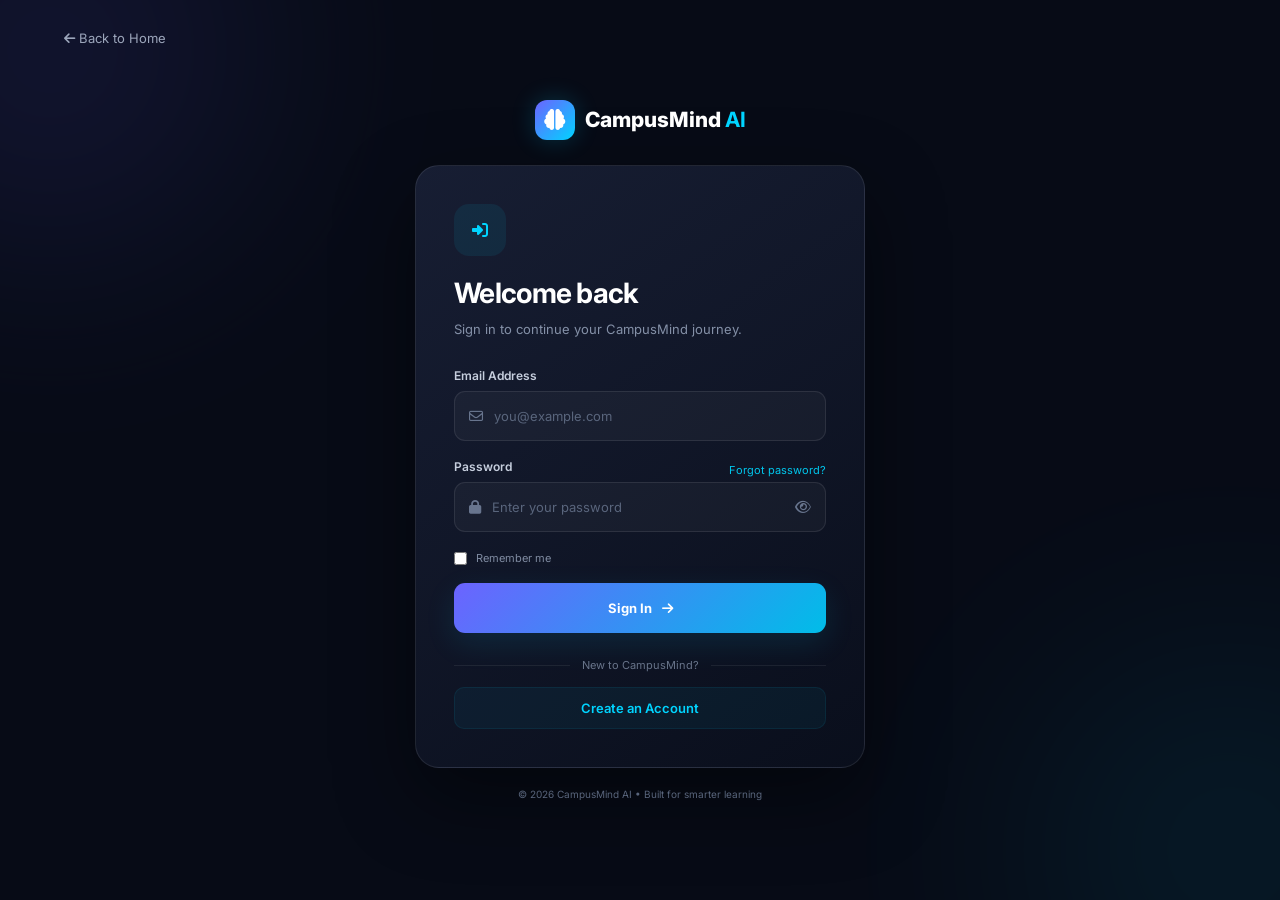
==== frontend/auth/signin.html @ cb4fb729 "CampusMind AI Production Release: Attendance Engine, Grounded VPCSC RAG & Deployment Architecture" ====
<!DOCTYPE html>
<html lang="en">
<head>

    <meta charset="UTF-8">
    <meta name="viewport" content="width=device-width, initial-scale=1.0">

    <title>Sign In | CampusMind AI</title>

    <link rel="preconnect" href="https://fonts.googleapis.com">
    <link rel="preconnect" href="https://fonts.gstatic.com" crossorigin>

    <link href="https://fonts.googleapis.com/css2?family=Inter:wght@400;500;600;700;800&display=swap"
          rel="stylesheet">

    <link rel="stylesheet"
          href="https://cdnjs.cloudflare.com/ajax/libs/font-awesome/6.5.2/css/all.min.css">

    <link rel="stylesheet" href="../css/auth.css">

</head>

<body>

    <div class="auth-page">

        <div class="auth-glow glow-one"></div>
        <div class="auth-glow glow-two"></div>

        <a href="../index.html" class="back-home">
            <i class="fa-solid fa-arrow-left"></i>
            Back to Home
        </a>

        <div class="auth-container">

            <div class="auth-brand">

                <div class="brand-icon">
                    <i class="fa-solid fa-brain"></i>
                </div>

                <span>
                    CampusMind
                    <b>AI</b>
                </span>

            </div>


            <div class="auth-card">

                <div class="auth-icon">
                    <i class="fa-solid fa-right-to-bracket"></i>
                </div>

                <h1>Welcome back</h1>

                <p class="auth-subtitle">
                    Sign in to continue your CampusMind journey.
                </p>


                <form id="signinForm">

                    <div class="form-group">

                        <label for="signinEmail">
                            Email Address
                        </label>

                        <div class="input-box">

                            <i class="fa-regular fa-envelope"></i>

                            <input
                                type="email"
                                id="signinEmail"
                                placeholder="you@example.com"
                                required
                            >

                        </div>

                    </div>


                    <div class="form-group">

                        <div class="label-row">

                            <label for="signinPassword">
                                Password
                            </label>

                            <a href="#" id="forgotPassword">
                                Forgot password?
                            </a>

                        </div>


                        <div class="input-box">

                            <i class="fa-solid fa-lock"></i>

                            <input
                                type="password"
                                id="signinPassword"
                                placeholder="Enter your password"
                                required
                            >

                            <button
                                type="button"
                                class="password-toggle"
                                data-target="signinPassword">

                                <i class="fa-regular fa-eye"></i>

                            </button>

                        </div>

                    </div>


                    <label class="terms remember">

                        <input type="checkbox">

                        <span>
                            Remember me
                        </span>

                    </label>


                    <button
                        type="submit"
                        class="auth-button">

                        Sign In

                        <i class="fa-solid fa-arrow-right"></i>

                    </button>


                    <div
                        id="signinMessage"
                        class="form-message">
                    </div>

                </form>


                <div class="auth-divider">
                    <span>New to CampusMind?</span>
                </div>


                <a href="signup.html" class="switch-auth">
                    Create an Account
                </a>

            </div>


            <p class="auth-footer">
                © 2026 CampusMind AI • Built for smarter learning
            </p>

        </div>

    </div>


    <script src="../js/auth.js"></script>

</body>
</html>
---- frontend/css/auth.css ----
* {
    margin: 0;
    padding: 0;
    box-sizing: border-box;
}

body {
    font-family: "Inter", sans-serif;
    background: #070b16;
    color: #ffffff;
}

.auth-page {
    min-height: 100vh;

    display: flex;
    align-items: center;
    justify-content: center;

    padding: 50px 20px;

    position: relative;
    overflow: hidden;
}

.auth-glow {
    position: absolute;

    width: 400px;
    height: 400px;

    border-radius: 50%;

    filter: blur(120px);

    pointer-events: none;
}

.glow-one {
    background: #6c63ff;
    opacity: 0.12;

    top: -150px;
    left: -150px;
}

.glow-two {
    background: #00d4ff;
    opacity: 0.08;

    right: -150px;
    bottom: -150px;
}

.back-home {
    position: absolute;

    top: 30px;
    left: 5%;

    color: #9ca6bb;

    text-decoration: none;

    font-size: 13px;

    transition: 0.3s;
}

.back-home:hover {
    color: #ffffff;
}

.auth-container {
    width: 100%;
    max-width: 450px;

    position: relative;
    z-index: 2;
}

.auth-brand {
    display: flex;
    align-items: center;
    justify-content: center;

    gap: 10px;

    font-size: 21px;
    font-weight: 800;

    margin-bottom: 25px;
}

.auth-brand b {
    color: #00d4ff;
}

.brand-icon {
    width: 40px;
    height: 40px;

    display: flex;
    align-items: center;
    justify-content: center;

    border-radius: 12px;

    background: linear-gradient(
        135deg,
        #6c63ff,
        #00d4ff
    );

    box-shadow:
        0 0 25px rgba(0,212,255,0.2);
}

.auth-card {
    padding: 38px;

    border-radius: 24px;

    background:
        linear-gradient(
            145deg,
            rgba(24,31,53,0.96),
            rgba(10,15,29,0.96)
        );

    border: 1px solid rgba(255,255,255,0.09);

    box-shadow:
        0 30px 80px rgba(0,0,0,0.45);
}

.auth-icon {
    width: 52px;
    height: 52px;

    display: flex;
    align-items: center;
    justify-content: center;

    border-radius: 15px;

    color: #00d4ff;

    background: rgba(0,212,255,0.08);

    margin-bottom: 20px;
}

.auth-card h1 {
    font-size: 28px;
    letter-spacing: -0.7px;
}

.auth-subtitle {
    color: #8490a7;

    font-size: 13px;

    line-height: 1.7;

    margin-top: 8px;

    margin-bottom: 28px;
}

.form-group {
    margin-bottom: 18px;
}

.form-group label {
    display: block;

    color: #c6cedd;

    font-size: 12px;

    font-weight: 600;

    margin-bottom: 8px;
}

.input-box {
    height: 50px;

    display: flex;
    align-items: center;

    gap: 11px;

    padding: 0 14px;

    border-radius: 11px;

    background: rgba(255,255,255,0.035);

    border: 1px solid rgba(255,255,255,0.09);

    transition: 0.3s;
}

.input-box:focus-within {
    border-color: rgba(0,212,255,0.45);

    box-shadow:
        0 0 0 3px rgba(0,212,255,0.06);
}

.input-box > i {
    color: #68758e;

    font-size: 14px;
}

.input-box input {
    width: 100%;

    border: none;
    outline: none;

    background: transparent;

    color: #ffffff;

    font-family: inherit;

    font-size: 13px;
}

.input-box input::placeholder {
    color: #59657c;
}

.password-toggle {
    border: none;

    background: transparent;

    color: #68758e;

    cursor: pointer;

    font-size: 14px;
}

.password-toggle:hover {
    color: #ffffff;
}

.label-row {
    display: flex;

    align-items: center;
    justify-content: space-between;
}

.label-row a {
    color: #00c7ed;

    text-decoration: none;

    font-size: 11px;
}

.terms {
    display: flex;

    align-items: flex-start;

    gap: 9px;

    color: #7f8ba1;

    font-size: 11px;

    line-height: 1.5;

    margin: 17px 0;
}

.terms input {
    accent-color: #6c63ff;

    margin-top: 2px;
}

.remember {
    margin-top: 2px;
}

.auth-button {
    width: 100%;

    height: 50px;

    display: flex;

    align-items: center;
    justify-content: center;

    gap: 10px;

    border: none;

    border-radius: 11px;

    color: #ffffff;

    background:
        linear-gradient(
            135deg,
            #6c63ff,
            #00bde8
        );

    font-family: inherit;

    font-size: 13px;

    font-weight: 700;

    cursor: pointer;

    transition: 0.3s;

    box-shadow:
        0 10px 30px rgba(0,190,235,0.12);
}

.auth-button:hover {
    transform: translateY(-2px);

    box-shadow:
        0 15px 35px rgba(0,190,235,0.25);
}

.auth-button i {
    transition: 0.3s;
}

.auth-button:hover i {
    transform: translateX(4px);
}

.form-error {
    display: none;
    color: #ff5e7e;
    font-size: 11px;
    margin-top: 5px;
}

.form-error.show {
    display: block;
}

.password-strength {
    font-size: 11px;
    margin-top: 6px;
    font-weight: 500;
}
.password-strength.weak {
    color: #ff5e7e;
}
.password-strength.medium {
    color: #ffb84d;
}
.password-strength.strong {
    color: #00e699;
}

.form-message {
    min-height: 20px;
    margin-top: 14px;
    text-align: center;
    font-size: 13px;
    font-weight: 500;
    padding: 10px 14px;
    border-radius: 8px;
    display: none;
}

.form-message.show {
    display: block;
}

.form-message.success {
    color: #00e699;
    background: rgba(0, 230, 153, 0.1);
    border: 1px solid rgba(0, 230, 153, 0.25);
}

.form-message.error {
    color: #ff5e7e;
    background: rgba(255, 94, 126, 0.1);
    border: 1px solid rgba(255, 94, 126, 0.25);
}

.auth-divider {
    display: flex;

    align-items: center;

    gap: 12px;

    color: #68748a;

    font-size: 11px;

    margin: 25px 0 15px;
}

.auth-divider::before,
.auth-divider::after {
    content: "";

    height: 1px;

    flex: 1;

    background: rgba(255,255,255,0.07);
}

.switch-auth {
    display: block;

    text-align: center;

    color: #00d4ff;

    text-decoration: none;

    font-size: 13px;

    font-weight: 600;

    padding: 12px;

    border-radius: 10px;

    background: rgba(0,212,255,0.05);

    border: 1px solid rgba(0,212,255,0.08);

    transition: 0.3s;
}

.switch-auth:hover {
    background: rgba(0,212,255,0.09);
}

.auth-footer {
    text-align: center;

    color: #59657c;

    font-size: 10px;

    margin-top: 20px;
}

@media (max-width: 550px) {

    .auth-page {
        padding: 70px 15px 30px;
    }

    .auth-card {
        padding: 28px 22px;
    }

    .back-home {
        top: 20px;
        left: 20px;
    }

}
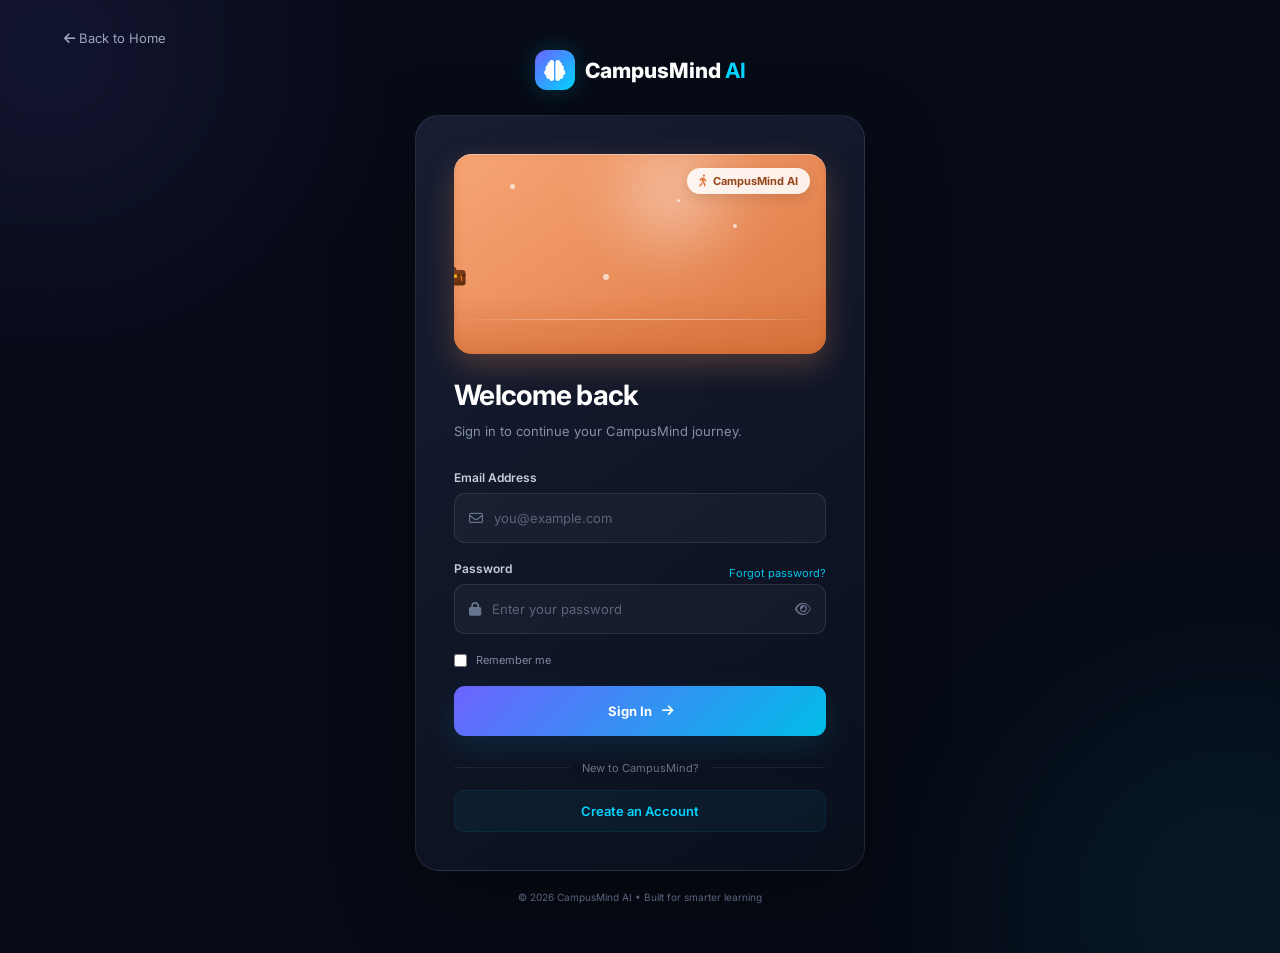
==== commit 7b0c17dc: "feat(auth): add animated female character walking sign-in stage with interactive reactions" ====
--- a/frontend/auth/signin.html
+++ b/frontend/auth/signin.html
@@ -50,8 +50,142 @@
 
             <div class="auth-card">
 
-                <div class="auth-icon">
-                    <i class="fa-solid fa-right-to-bracket"></i>
+                <!-- Animated 3D Female Character Stage (Height: 200px, warm peach-orange #f09a65) -->
+                <div class="anim-stage-card" id="animStage">
+                    <div class="stage-ambient-glow"></div>
+                    <div class="stage-floor-light"></div>
+                    <div class="stage-floor-line"></div>
+                    
+                    <div class="stage-particle p1"></div>
+                    <div class="stage-particle p2"></div>
+                    <div class="stage-particle p3"></div>
+                    <div class="stage-particle p4"></div>
+
+                    <!-- Dynamic Reaction Badge -->
+                    <div class="stage-reaction-badge" id="reactionBadge">
+                        <i class="fa-solid fa-person-walking"></i>
+                        <span id="reactionText">CampusMind AI</span>
+                    </div>
+
+                    <!-- Character Moving Track -->
+                    <div class="character-track">
+                        <div class="character-mover" id="characterMover">
+                            <svg class="character-svg" viewBox="0 0 120 150" fill="none" xmlns="http://www.w3.org/2000/svg">
+                                <defs>
+                                    <linearGradient id="blazerGrad" x1="30" y1="40" x2="80" y2="85" gradientUnits="userSpaceOnUse">
+                                        <stop offset="0%" stop-color="#f0f3fa" />
+                                        <stop offset="60%" stop-color="#d9e0f0" />
+                                        <stop offset="100%" stop-color="#bec8e0" />
+                                    </linearGradient>
+                                    <linearGradient id="pantsFrontGrad" x1="50" y1="85" x2="70" y2="135" gradientUnits="userSpaceOnUse">
+                                        <stop offset="0%" stop-color="#2c3445" />
+                                        <stop offset="100%" stop-color="#1c212d" />
+                                    </linearGradient>
+                                    <linearGradient id="pantsBackGrad" x1="40" y1="85" x2="60" y2="135" gradientUnits="userSpaceOnUse">
+                                        <stop offset="0%" stop-color="#212836" />
+                                        <stop offset="100%" stop-color="#141822" />
+                                    </linearGradient>
+                                    <linearGradient id="hairGrad" x1="30" y1="10" x2="75" y2="55" gradientUnits="userSpaceOnUse">
+                                        <stop offset="0%" stop-color="#f5ce8c" />
+                                        <stop offset="40%" stop-color="#de9c43" />
+                                        <stop offset="100%" stop-color="#b67123" />
+                                    </linearGradient>
+                                    <linearGradient id="skinGrad" x1="50" y1="20" x2="75" y2="50" gradientUnits="userSpaceOnUse">
+                                        <stop offset="0%" stop-color="#ffedd9" />
+                                        <stop offset="60%" stop-color="#fad1b6" />
+                                        <stop offset="100%" stop-color="#f3b895" />
+                                    </linearGradient>
+                                    <linearGradient id="briefcaseGrad" x1="65" y1="75" x2="90" y2="105" gradientUnits="userSpaceOnUse">
+                                        <stop offset="0%" stop-color="#9a5229" />
+                                        <stop offset="70%" stop-color="#733714" />
+                                        <stop offset="100%" stop-color="#552409" />
+                                    </linearGradient>
+                                    <radialGradient id="shadowGrad" cx="50%" cy="50%" r="50%">
+                                        <stop offset="0%" stop-color="#8c3913" stop-opacity="0.45" />
+                                        <stop offset="70%" stop-color="#8c3913" stop-opacity="0.15" />
+                                        <stop offset="100%" stop-color="#8c3913" stop-opacity="0" />
+                                    </radialGradient>
+                                </defs>
+
+                                <!-- Ground Shadow under feet -->
+                                <ellipse class="char-shadow" cx="55" cy="138" rx="28" ry="7" fill="url(#shadowGrad)" />
+
+                                <!-- BACK LEG (Left Leg) -->
+                                <g class="char-leg-back" id="legBack">
+                                    <path d="M 52 86 Q 48 108 46 126 L 40 127 Q 44 105 48 86 Z" fill="url(#pantsBackGrad)" />
+                                    <path d="M 44 125 L 35 129 Q 32 133 37 135 L 50 135 Q 52 131 48 126 Z" fill="#e2e8f0" />
+                                    <path d="M 34 133 L 51 133 Q 51 136 49 136 L 35 136 Z" fill="#cbd5e1" />
+                                </g>
+
+                                <!-- BACK ARM (Left Arm) -->
+                                <g class="char-arm-back" id="armBack">
+                                    <path d="M 48 55 Q 40 68 36 82 L 42 84 Q 46 72 53 58 Z" fill="#bec8e0" />
+                                    <path d="M 37 82 Q 33 93 30 102 L 35 104 Q 39 95 42 84 Z" fill="url(#skinGrad)" />
+                                </g>
+
+                                <!-- TORSO & HEAD GROUP (Bobbing) -->
+                                <g class="char-body">
+                                    <path d="M 46 82 Q 56 86 64 82 L 62 90 Q 55 93 47 90 Z" fill="#1c212d" />
+                                    <path d="M 46 54 Q 44 72 45 84 L 64 84 Q 65 72 63 54 Z" fill="url(#blazerGrad)" />
+                                    <path d="M 53 54 L 58 68 L 63 54 Z" fill="#ffffff" />
+                                    <path d="M 48 54 L 54 70 L 49 71 Z" fill="#d0d8ec" />
+                                    <path d="M 63 54 L 57 70 L 62 71 Z" fill="#bcc7df" />
+                                    <path d="M 53 44 H 59 V 55 H 53 Z" fill="url(#skinGrad)" />
+
+                                    <g id="headGroup">
+                                        <path class="char-hair" d="M 45 28 C 32 30 22 45 20 62 C 28 58 35 48 40 40 Z" fill="url(#hairGrad)" />
+                                        <ellipse cx="44" cy="30" rx="3" ry="4" fill="#ea580c" />
+                                        <path d="M 52 28 C 52 20 60 18 67 22 C 73 26 73 35 71 42 C 69 46 64 48 57 48 C 52 48 51 38 52 28 Z" fill="url(#skinGrad)" />
+                                        <ellipse cx="66" cy="38" rx="3.5" ry="2" fill="#f87171" opacity="0.45" />
+
+                                        <g class="char-eye-open" id="eyeOpen">
+                                            <ellipse cx="66" cy="32" rx="3" ry="3.5" fill="#1e293b" />
+                                            <circle cx="67" cy="31" r="1.1" fill="#ffffff" />
+                                            <circle cx="65" cy="33" r="0.6" fill="#ffffff" />
+                                            <path d="M 63 29 Q 67 27 70 30" stroke="#0f172a" stroke-width="1.2" stroke-linecap="round" fill="none" />
+                                        </g>
+
+                                        <path class="char-eye-blink" d="M 63 32 Q 66 35 69 32" stroke="#0f172a" stroke-width="1.3" stroke-linecap="round" fill="none" />
+                                        <path d="M 63 26 Q 66 24 70 27" stroke="#9a5229" stroke-width="1.1" stroke-linecap="round" fill="none" />
+                                        <path d="M 66 42 Q 69 44 71 41" stroke="#b91c1c" stroke-width="1.1" stroke-linecap="round" fill="none" />
+                                        <path d="M 48 26 C 53 14 65 14 70 20 C 74 24 73 30 68 31 C 62 32 55 24 48 26 Z" fill="url(#hairGrad)" />
+                                    </g>
+
+                                    <!-- Hands Covering Eyes Rig -->
+                                    <g class="char-hands-cover" id="handsCover">
+                                        <g transform="translate(60, 26)">
+                                            <ellipse cx="3" cy="6" rx="5" ry="4" fill="#fad1b6" stroke="#f3b895" stroke-width="0.8" />
+                                            <path d="M 1 4 L 1 8 M 4 4 L 4 8" stroke="#e0956b" stroke-width="0.6" stroke-linecap="round" />
+                                            <ellipse cx="9" cy="6" rx="5" ry="4" fill="#ffedd9" stroke="#fad1b6" stroke-width="0.8" />
+                                            <path d="M 7 4 L 7 8 M 10 4 L 10 8" stroke="#e0956b" stroke-width="0.6" stroke-linecap="round" />
+                                        </g>
+                                    </g>
+                                </g>
+
+                                <!-- FRONT LEG (Right Leg) -->
+                                <g class="char-leg-front" id="legFront">
+                                    <path d="M 58 86 Q 62 108 66 126 L 60 127 Q 56 106 54 86 Z" fill="url(#pantsFrontGrad)" />
+                                    <path d="M 64 125 L 75 129 Q 78 133 73 135 L 59 135 Q 58 131 62 126 Z" fill="#ffffff" />
+                                    <path d="M 58 133 L 75 133 Q 76 136 74 136 L 59 136 Z" fill="#94a3b8" />
+                                    <path d="M 65 129 L 69 133" stroke="#ea580c" stroke-width="1.2" stroke-linecap="round" />
+                                </g>
+
+                                <!-- FRONT ARM (Right Arm) Holding Briefcase -->
+                                <g class="char-arm-front" id="armFront">
+                                    <path d="M 58 55 Q 66 68 71 80 L 65 83 Q 61 70 54 58 Z" fill="url(#blazerGrad)" />
+                                    <path d="M 70 80 Q 73 88 75 94 L 78 93 Q 76 86 73 80 Z" fill="url(#skinGrad)" />
+
+                                    <g class="char-briefcase" id="briefcaseGroup">
+                                        <path d="M 75 88 Q 76 83 78 88" stroke="#552409" stroke-width="2" stroke-linecap="round" fill="none" />
+                                        <rect x="67" y="88" width="22" height="17" rx="3.5" fill="url(#briefcaseGrad)" />
+                                        <path d="M 67 94 H 89" stroke="#4a1e06" stroke-width="1" />
+                                        <rect x="76.5" y="93" width="3" height="3.5" rx="0.8" fill="#fbbf24" stroke="#d97706" stroke-width="0.5" />
+                                        <path d="M 84 94 L 85 100" stroke="#f97316" stroke-width="1.2" stroke-linecap="round" />
+                                    </g>
+                                </g>
+                            </svg>
+                        </div>
+                    </div>
                 </div>
 
                 <h1>Welcome back</h1>
@@ -178,5 +312,85 @@
 
     <script src="../js/auth.js"></script>
 
+    <!-- Interactive Animation Controller for 3D Female Character -->
+    <script>
+    document.addEventListener("DOMContentLoaded", () => {
+        const animStage = document.getElementById('animStage');
+        const reactionText = document.getElementById('reactionText');
+        const reactionBadge = document.getElementById('reactionBadge');
+        const emailInput = document.getElementById('signinEmail');
+        const passwordInput = document.getElementById('signinPassword');
+        const passToggleBtn = document.querySelector('.password-toggle[data-target="signinPassword"]');
+        const signinForm = document.getElementById('signinForm');
+
+        if (!animStage) return;
+
+        function setBadge(iconClass, text) {
+            if (!reactionBadge || !reactionText) return;
+            const icon = reactionBadge.querySelector('i');
+            if (icon) icon.className = iconClass;
+            reactionText.textContent = text;
+        }
+
+        // Email field focus: Friendly greeting
+        if (emailInput) {
+            emailInput.addEventListener('focus', () => {
+                animStage.className = 'anim-stage-card is-interacting state-email';
+                setBadge('fa-solid fa-hand-sparkles', 'Welcome back! 👋');
+            });
+            emailInput.addEventListener('blur', resetCharacterState);
+        }
+
+        // Password field focus: Blindfold / No peeking
+        if (passwordInput) {
+            passwordInput.addEventListener('focus', () => {
+                if (passwordInput.type === 'text') {
+                    animStage.className = 'anim-stage-card is-interacting state-peek';
+                    setBadge('fa-solid fa-eye', 'Peeking... 👀');
+                } else {
+                    animStage.className = 'anim-stage-card is-interacting state-password';
+                    setBadge('fa-solid fa-eye-slash', 'No peeking! 🙈');
+                }
+            });
+            passwordInput.addEventListener('blur', resetCharacterState);
+        }
+
+        // Password Show/Hide Toggle: React dynamically
+        if (passToggleBtn && passwordInput) {
+            passToggleBtn.addEventListener('click', () => {
+                setTimeout(() => {
+                    if (document.activeElement === passwordInput || animStage.classList.contains('is-interacting')) {
+                        if (passwordInput.type === 'text') {
+                            animStage.className = 'anim-stage-card is-interacting state-peek';
+                            setBadge('fa-solid fa-eye', 'I see it! 👀');
+                        } else {
+                            animStage.className = 'anim-stage-card is-interacting state-password';
+                            setBadge('fa-solid fa-eye-slash', 'No peeking! 🙈');
+                        }
+                    }
+                }, 50);
+            });
+        }
+
+        // Form Submit: Cheering state
+        if (signinForm) {
+            signinForm.addEventListener('submit', () => {
+                animStage.className = 'anim-stage-card is-interacting state-submitting';
+                setBadge('fa-solid fa-circle-notch fa-spin', 'Signing in... 🚀');
+            });
+        }
+
+        function resetCharacterState() {
+            setTimeout(() => {
+                const active = document.activeElement;
+                if (active !== emailInput && active !== passwordInput) {
+                    animStage.className = 'anim-stage-card';
+                    setBadge('fa-solid fa-person-walking', 'CampusMind AI');
+                }
+            }, 180);
+        }
+    });
+    </script>
+
 </body>
 </html>
--- a/frontend/css/auth.css
+++ b/frontend/css/auth.css
@@ -477,4 +477,321 @@
         left: 20px;
     }
 
-}+    .anim-stage-card {
+        height: 180px;
+    }
+
+}
+
+/* =====================================================
+   CAMPUSMIND AI - ANIMATED 3D CHARACTER SIGN IN STAGE
+   Female Walking Character Animation (Height: 200px)
+   Matches codewithayansh warm peach-orange stage design (#f09a65)
+===================================================== */
+.anim-stage-card {
+    width: 100%;
+    height: 200px;
+    background: linear-gradient(145deg, #f7a474 0%, #ea8e5b 52%, #db7842 100%);
+    border-radius: 18px;
+    position: relative;
+    overflow: hidden;
+    margin-bottom: 24px;
+    box-shadow: 
+        inset 0 1px 0 rgba(255,255,255,0.4),
+        inset 0 -2px 10px rgba(180, 80, 20, 0.25),
+        0 12px 30px rgba(234, 142, 91, 0.28);
+    display: flex;
+    align-items: center;
+    justify-content: center;
+}
+
+.stage-ambient-glow {
+    position: absolute;
+    top: -40px;
+    right: 20%;
+    width: 160px;
+    height: 160px;
+    border-radius: 50%;
+    background: radial-gradient(circle, rgba(255,255,255,0.45) 0%, rgba(255,255,255,0) 70%);
+    filter: blur(25px);
+    pointer-events: none;
+}
+
+.stage-floor-light {
+    position: absolute;
+    bottom: 0;
+    left: 0;
+    right: 0;
+    height: 60px;
+    background: linear-gradient(to top, rgba(200, 95, 40, 0.4), transparent);
+    pointer-events: none;
+}
+
+.stage-floor-line {
+    position: absolute;
+    bottom: 34px;
+    left: 0;
+    right: 0;
+    height: 1px;
+    background: linear-gradient(90deg, transparent 0%, rgba(255,255,255,0.3) 25%, rgba(255,255,255,0.45) 50%, rgba(255,255,255,0.3) 75%, transparent 100%);
+}
+
+.stage-particle {
+    position: absolute;
+    border-radius: 50%;
+    background: rgba(255,255,255,0.65);
+    pointer-events: none;
+    animation: particleFloat 6s ease-in-out infinite;
+}
+.stage-particle.p1 { width: 5px; height: 5px; top: 30px; left: 15%; animation-delay: 0s; }
+.stage-particle.p2 { width: 4px; height: 4px; top: 70px; left: 75%; animation-delay: 1.5s; }
+.stage-particle.p3 { width: 6px; height: 6px; top: 120px; left: 40%; animation-delay: 3s; }
+.stage-particle.p4 { width: 3px; height: 3px; top: 45px; left: 60%; animation-delay: 4.5s; }
+
+@keyframes particleFloat {
+    0%, 100% { transform: translateY(0) scale(0.8); opacity: 0.3; }
+    50% { transform: translateY(-12px) scale(1.2); opacity: 0.85; }
+}
+
+.character-track {
+    position: absolute;
+    bottom: 26px;
+    left: 0;
+    width: 100%;
+    height: 140px;
+    pointer-events: none;
+}
+
+.character-mover {
+    position: absolute;
+    bottom: 0;
+    left: -70px;
+    width: 110px;
+    height: 140px;
+    animation: characterWalkAcross 9s cubic-bezier(0.4, 0, 0.2, 1) infinite;
+    transform-origin: bottom center;
+}
+
+@keyframes characterWalkAcross {
+    0% {
+        left: -90px;
+        opacity: 0;
+    }
+    5% {
+        opacity: 1;
+    }
+    90% {
+        opacity: 1;
+    }
+    100% {
+        left: 420px;
+        opacity: 0;
+    }
+}
+
+.anim-stage-card.is-interacting .character-mover {
+    animation: none;
+    left: calc(50% - 55px);
+    opacity: 1;
+    transition: left 0.5s cubic-bezier(0.2, 0.8, 0.2, 1);
+}
+
+.character-svg {
+    width: 100%;
+    height: 100%;
+    overflow: visible;
+}
+
+.char-shadow {
+    animation: shadowPulse 0.7s ease-in-out infinite alternate;
+    transform-origin: 55px 135px;
+}
+
+@keyframes shadowPulse {
+    0% { transform: scaleX(0.85) scaleY(0.9); opacity: 0.35; }
+    100% { transform: scaleX(1.15) scaleY(1.05); opacity: 0.55; }
+}
+
+.char-body {
+    animation: bodyBob 0.7s ease-in-out infinite alternate;
+    transform-origin: 55px 100px;
+}
+
+@keyframes bodyBob {
+    0% { transform: translateY(0) rotate(-0.5deg); }
+    100% { transform: translateY(-5px) rotate(0.8deg); }
+}
+
+.char-hair {
+    animation: hairBounce 0.7s ease-in-out infinite alternate;
+    transform-origin: 50px 30px;
+}
+
+@keyframes hairBounce {
+    0% { transform: rotate(-3deg) scaleY(0.98); }
+    100% { transform: rotate(5deg) scaleY(1.03); }
+}
+
+.char-leg-back {
+    animation: legSwingBack 0.7s ease-in-out infinite alternate;
+    transform-origin: 52px 90px;
+}
+
+@keyframes legSwingBack {
+    0% { transform: rotate(26deg); }
+    100% { transform: rotate(-24deg); }
+}
+
+.char-leg-front {
+    animation: legSwingFront 0.7s ease-in-out infinite alternate;
+    transform-origin: 58px 90px;
+}
+
+@keyframes legSwingFront {
+    0% { transform: rotate(-24deg); }
+    100% { transform: rotate(26deg); }
+}
+
+.char-arm-back {
+    animation: armSwingBack 0.7s ease-in-out infinite alternate;
+    transform-origin: 48px 54px;
+}
+
+@keyframes armSwingBack {
+    0% { transform: rotate(-24deg); }
+    100% { transform: rotate(24deg); }
+}
+
+.char-arm-front {
+    animation: armSwingFront 0.7s ease-in-out infinite alternate;
+    transform-origin: 62px 54px;
+}
+
+@keyframes armSwingFront {
+    0% { transform: rotate(18deg); }
+    100% { transform: rotate(-18deg); }
+}
+
+.char-briefcase {
+    animation: briefcaseSway 0.7s ease-in-out infinite alternate;
+    transform-origin: 76px 78px;
+}
+
+@keyframes briefcaseSway {
+    0% { transform: rotate(-10deg); }
+    100% { transform: rotate(12deg); }
+}
+
+.char-eye-open {
+    animation: blinkEyes 4s ease-in-out infinite;
+    transform-origin: 67px 35px;
+}
+
+@keyframes blinkEyes {
+    0%, 94%, 100% { transform: scaleY(1); opacity: 1; }
+    96%, 98% { transform: scaleY(0.1); opacity: 0; }
+}
+
+.char-eye-blink {
+    opacity: 0;
+    transform-origin: 67px 35px;
+    animation: blinkLine 4s ease-in-out infinite;
+}
+
+@keyframes blinkLine {
+    0%, 94%, 100% { opacity: 0; }
+    96%, 98% { opacity: 1; }
+}
+
+.char-hands-cover {
+    display: none;
+    transform-origin: 62px 35px;
+}
+
+/* Password Focus: Blindfold / No peeking */
+.anim-stage-card.state-password .char-hands-cover {
+    display: block;
+    animation: handsCoverUp 0.35s cubic-bezier(0.2, 0.9, 0.3, 1.2) forwards;
+}
+.anim-stage-card.state-password .char-arm-front,
+.anim-stage-card.state-password .char-arm-back {
+    opacity: 0.25;
+    animation: none;
+}
+.anim-stage-card.state-password .char-leg-front,
+.anim-stage-card.state-password .char-leg-back {
+    animation-play-state: paused;
+}
+
+@keyframes handsCoverUp {
+    0% { transform: translateY(20px) scale(0.6); opacity: 0; }
+    100% { transform: translateY(0) scale(1); opacity: 1; }
+}
+
+/* Password Toggle: Peek */
+.anim-stage-card.state-peek .char-hands-cover {
+    display: block;
+    animation: handsPeek 0.3s ease-out forwards;
+}
+
+@keyframes handsPeek {
+    0% { transform: translateY(0) scale(1); }
+    100% { transform: translateY(-4px) translateX(-3px) scale(0.92); }
+}
+
+/* Email Focus: Friendly Wave */
+.anim-stage-card.state-email .char-arm-front {
+    animation: armWave 0.9s ease-in-out infinite alternate;
+    transform-origin: 62px 54px;
+}
+.anim-stage-card.state-email .char-leg-front,
+.anim-stage-card.state-email .char-leg-back {
+    animation-play-state: paused;
+}
+
+@keyframes armWave {
+    0% { transform: rotate(-55deg); }
+    100% { transform: rotate(-80deg); }
+}
+
+/* Submitting State: Cheering */
+.anim-stage-card.state-submitting .char-body {
+    animation: bodyCheer 0.4s ease-in-out infinite alternate;
+}
+.anim-stage-card.state-submitting .char-arm-front {
+    animation: armCheer 0.4s ease-in-out infinite alternate;
+    transform-origin: 62px 54px;
+}
+@keyframes bodyCheer {
+    0% { transform: translateY(0); }
+    100% { transform: translateY(-8px); }
+}
+@keyframes armCheer {
+    0% { transform: rotate(-80deg); }
+    100% { transform: rotate(-110deg); }
+}
+
+.stage-reaction-badge {
+    position: absolute;
+    top: 14px;
+    right: 16px;
+    background: rgba(255, 255, 255, 0.92);
+    backdrop-filter: blur(8px);
+    color: #924016;
+    font-size: 11px;
+    font-weight: 700;
+    padding: 6px 12px;
+    border-radius: 20px;
+    box-shadow: 0 4px 15px rgba(0,0,0,0.12);
+    display: flex;
+    align-items: center;
+    gap: 6px;
+    transition: 0.3s cubic-bezier(0.2, 0.8, 0.2, 1);
+    opacity: 0.95;
+    z-index: 5;
+}
+
+.stage-reaction-badge i {
+    font-size: 12px;
+    color: #e07436;
+}
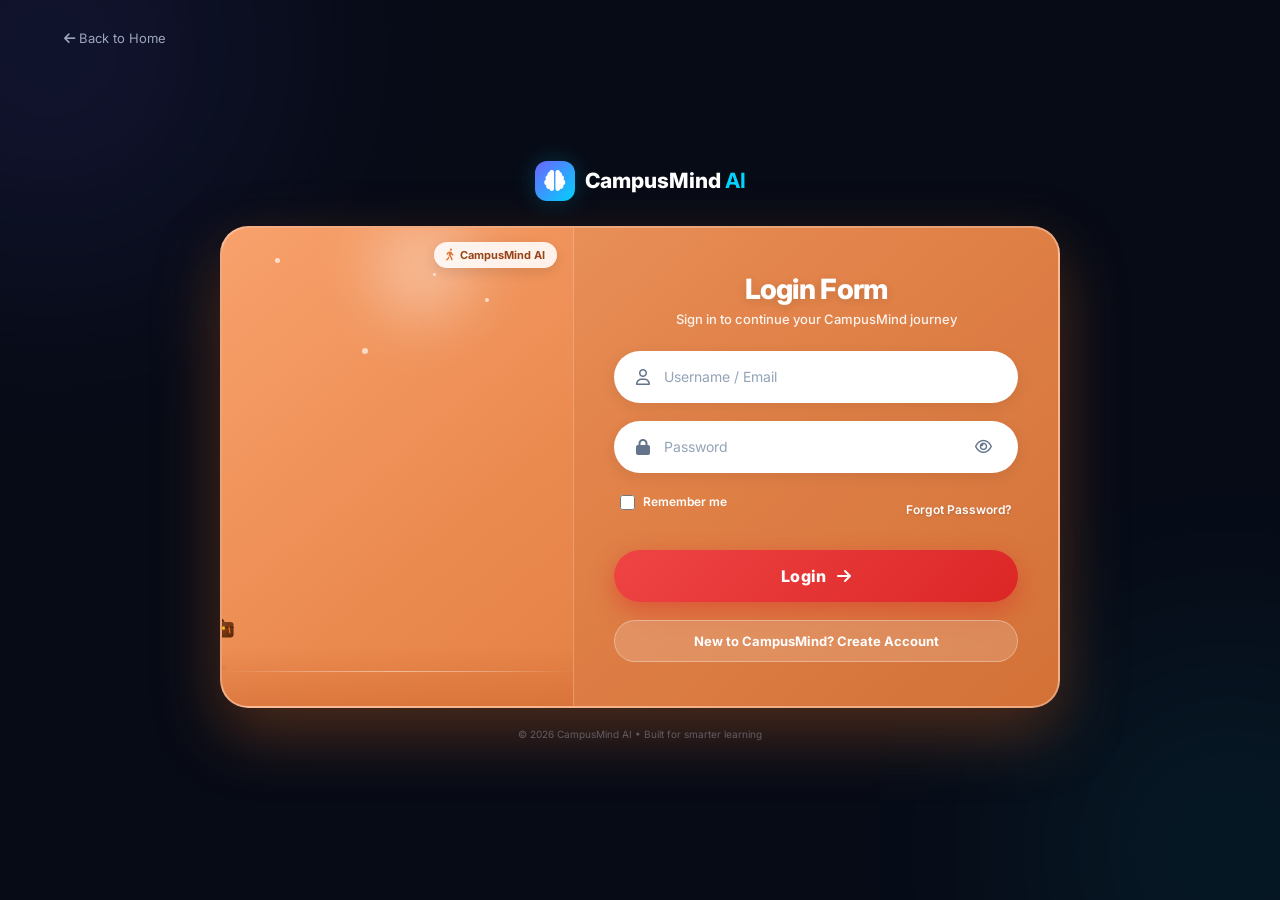
==== commit fdadca1d: "feat(auth): match exact codewithayansh reel layout with warm orange split card and female walking ch" ====
--- a/frontend/auth/signin.html
+++ b/frontend/auth/signin.html
@@ -32,7 +32,7 @@
             Back to Home
         </a>
 
-        <div class="auth-container">
+        <div class="auth-container reel-container">
 
             <div class="auth-brand">
 
@@ -48,258 +48,221 @@
             </div>
 
 
-            <div class="auth-card">
-
-                <!-- Animated 3D Female Character Stage (Height: 200px, warm peach-orange #f09a65) -->
-                <div class="anim-stage-card" id="animStage">
-                    <div class="stage-ambient-glow"></div>
-                    <div class="stage-floor-light"></div>
-                    <div class="stage-floor-line"></div>
-                    
-                    <div class="stage-particle p1"></div>
-                    <div class="stage-particle p2"></div>
-                    <div class="stage-particle p3"></div>
-                    <div class="stage-particle p4"></div>
-
-                    <!-- Dynamic Reaction Badge -->
-                    <div class="stage-reaction-badge" id="reactionBadge">
-                        <i class="fa-solid fa-person-walking"></i>
-                        <span id="reactionText">CampusMind AI</span>
-                    </div>
-
-                    <!-- Character Moving Track -->
-                    <div class="character-track">
-                        <div class="character-mover" id="characterMover">
-                            <svg class="character-svg" viewBox="0 0 120 150" fill="none" xmlns="http://www.w3.org/2000/svg">
-                                <defs>
-                                    <linearGradient id="blazerGrad" x1="30" y1="40" x2="80" y2="85" gradientUnits="userSpaceOnUse">
-                                        <stop offset="0%" stop-color="#f0f3fa" />
-                                        <stop offset="60%" stop-color="#d9e0f0" />
-                                        <stop offset="100%" stop-color="#bec8e0" />
-                                    </linearGradient>
-                                    <linearGradient id="pantsFrontGrad" x1="50" y1="85" x2="70" y2="135" gradientUnits="userSpaceOnUse">
-                                        <stop offset="0%" stop-color="#2c3445" />
-                                        <stop offset="100%" stop-color="#1c212d" />
-                                    </linearGradient>
-                                    <linearGradient id="pantsBackGrad" x1="40" y1="85" x2="60" y2="135" gradientUnits="userSpaceOnUse">
-                                        <stop offset="0%" stop-color="#212836" />
-                                        <stop offset="100%" stop-color="#141822" />
-                                    </linearGradient>
-                                    <linearGradient id="hairGrad" x1="30" y1="10" x2="75" y2="55" gradientUnits="userSpaceOnUse">
-                                        <stop offset="0%" stop-color="#f5ce8c" />
-                                        <stop offset="40%" stop-color="#de9c43" />
-                                        <stop offset="100%" stop-color="#b67123" />
-                                    </linearGradient>
-                                    <linearGradient id="skinGrad" x1="50" y1="20" x2="75" y2="50" gradientUnits="userSpaceOnUse">
-                                        <stop offset="0%" stop-color="#ffedd9" />
-                                        <stop offset="60%" stop-color="#fad1b6" />
-                                        <stop offset="100%" stop-color="#f3b895" />
-                                    </linearGradient>
-                                    <linearGradient id="briefcaseGrad" x1="65" y1="75" x2="90" y2="105" gradientUnits="userSpaceOnUse">
-                                        <stop offset="0%" stop-color="#9a5229" />
-                                        <stop offset="70%" stop-color="#733714" />
-                                        <stop offset="100%" stop-color="#552409" />
-                                    </linearGradient>
-                                    <radialGradient id="shadowGrad" cx="50%" cy="50%" r="50%">
-                                        <stop offset="0%" stop-color="#8c3913" stop-opacity="0.45" />
-                                        <stop offset="70%" stop-color="#8c3913" stop-opacity="0.15" />
-                                        <stop offset="100%" stop-color="#8c3913" stop-opacity="0" />
-                                    </radialGradient>
-                                </defs>
-
-                                <!-- Ground Shadow under feet -->
-                                <ellipse class="char-shadow" cx="55" cy="138" rx="28" ry="7" fill="url(#shadowGrad)" />
-
-                                <!-- BACK LEG (Left Leg) -->
-                                <g class="char-leg-back" id="legBack">
-                                    <path d="M 52 86 Q 48 108 46 126 L 40 127 Q 44 105 48 86 Z" fill="url(#pantsBackGrad)" />
-                                    <path d="M 44 125 L 35 129 Q 32 133 37 135 L 50 135 Q 52 131 48 126 Z" fill="#e2e8f0" />
-                                    <path d="M 34 133 L 51 133 Q 51 136 49 136 L 35 136 Z" fill="#cbd5e1" />
-                                </g>
-
-                                <!-- BACK ARM (Left Arm) -->
-                                <g class="char-arm-back" id="armBack">
-                                    <path d="M 48 55 Q 40 68 36 82 L 42 84 Q 46 72 53 58 Z" fill="#bec8e0" />
-                                    <path d="M 37 82 Q 33 93 30 102 L 35 104 Q 39 95 42 84 Z" fill="url(#skinGrad)" />
-                                </g>
-
-                                <!-- TORSO & HEAD GROUP (Bobbing) -->
-                                <g class="char-body">
-                                    <path d="M 46 82 Q 56 86 64 82 L 62 90 Q 55 93 47 90 Z" fill="#1c212d" />
-                                    <path d="M 46 54 Q 44 72 45 84 L 64 84 Q 65 72 63 54 Z" fill="url(#blazerGrad)" />
-                                    <path d="M 53 54 L 58 68 L 63 54 Z" fill="#ffffff" />
-                                    <path d="M 48 54 L 54 70 L 49 71 Z" fill="#d0d8ec" />
-                                    <path d="M 63 54 L 57 70 L 62 71 Z" fill="#bcc7df" />
-                                    <path d="M 53 44 H 59 V 55 H 53 Z" fill="url(#skinGrad)" />
-
-                                    <g id="headGroup">
-                                        <path class="char-hair" d="M 45 28 C 32 30 22 45 20 62 C 28 58 35 48 40 40 Z" fill="url(#hairGrad)" />
-                                        <ellipse cx="44" cy="30" rx="3" ry="4" fill="#ea580c" />
-                                        <path d="M 52 28 C 52 20 60 18 67 22 C 73 26 73 35 71 42 C 69 46 64 48 57 48 C 52 48 51 38 52 28 Z" fill="url(#skinGrad)" />
-                                        <ellipse cx="66" cy="38" rx="3.5" ry="2" fill="#f87171" opacity="0.45" />
-
-                                        <g class="char-eye-open" id="eyeOpen">
-                                            <ellipse cx="66" cy="32" rx="3" ry="3.5" fill="#1e293b" />
-                                            <circle cx="67" cy="31" r="1.1" fill="#ffffff" />
-                                            <circle cx="65" cy="33" r="0.6" fill="#ffffff" />
-                                            <path d="M 63 29 Q 67 27 70 30" stroke="#0f172a" stroke-width="1.2" stroke-linecap="round" fill="none" />
+            <div class="auth-card reel-card">
+
+                <!-- LEFT COLUMN: 3D Animated Female Character Stage -->
+                <div class="reel-character-col">
+                    <div class="anim-stage-card" id="animStage">
+                        <div class="stage-ambient-glow"></div>
+                        <div class="stage-floor-light"></div>
+                        <div class="stage-floor-line"></div>
+                        
+                        <div class="stage-particle p1"></div>
+                        <div class="stage-particle p2"></div>
+                        <div class="stage-particle p3"></div>
+                        <div class="stage-particle p4"></div>
+
+                        <!-- Dynamic Reaction Badge -->
+                        <div class="stage-reaction-badge" id="reactionBadge">
+                            <i class="fa-solid fa-person-walking"></i>
+                            <span id="reactionText">CampusMind AI</span>
+                        </div>
+
+                        <!-- Character Moving Track -->
+                        <div class="character-track">
+                            <div class="character-mover" id="characterMover">
+                                <svg class="character-svg" viewBox="0 0 120 150" fill="none" xmlns="http://www.w3.org/2000/svg">
+                                    <defs>
+                                        <linearGradient id="blazerGrad" x1="30" y1="40" x2="80" y2="85" gradientUnits="userSpaceOnUse">
+                                            <stop offset="0%" stop-color="#f0f3fa" />
+                                            <stop offset="60%" stop-color="#d9e0f0" />
+                                            <stop offset="100%" stop-color="#bec8e0" />
+                                        </linearGradient>
+                                        <linearGradient id="pantsFrontGrad" x1="50" y1="85" x2="70" y2="135" gradientUnits="userSpaceOnUse">
+                                            <stop offset="0%" stop-color="#2c3445" />
+                                            <stop offset="100%" stop-color="#1c212d" />
+                                        </linearGradient>
+                                        <linearGradient id="pantsBackGrad" x1="40" y1="85" x2="60" y2="135" gradientUnits="userSpaceOnUse">
+                                            <stop offset="0%" stop-color="#212836" />
+                                            <stop offset="100%" stop-color="#141822" />
+                                        </linearGradient>
+                                        <linearGradient id="hairGrad" x1="30" y1="10" x2="75" y2="55" gradientUnits="userSpaceOnUse">
+                                            <stop offset="0%" stop-color="#f5ce8c" />
+                                            <stop offset="40%" stop-color="#de9c43" />
+                                            <stop offset="100%" stop-color="#b67123" />
+                                        </linearGradient>
+                                        <linearGradient id="skinGrad" x1="50" y1="20" x2="75" y2="50" gradientUnits="userSpaceOnUse">
+                                            <stop offset="0%" stop-color="#ffedd9" />
+                                            <stop offset="60%" stop-color="#fad1b6" />
+                                            <stop offset="100%" stop-color="#f3b895" />
+                                        </linearGradient>
+                                        <linearGradient id="briefcaseGrad" x1="65" y1="75" x2="90" y2="105" gradientUnits="userSpaceOnUse">
+                                            <stop offset="0%" stop-color="#9a5229" />
+                                            <stop offset="70%" stop-color="#733714" />
+                                            <stop offset="100%" stop-color="#552409" />
+                                        </linearGradient>
+                                        <radialGradient id="shadowGrad" cx="50%" cy="50%" r="50%">
+                                            <stop offset="0%" stop-color="#8c3913" stop-opacity="0.45" />
+                                            <stop offset="70%" stop-color="#8c3913" stop-opacity="0.15" />
+                                            <stop offset="100%" stop-color="#8c3913" stop-opacity="0" />
+                                        </radialGradient>
+                                    </defs>
+
+                                    <!-- Ground Shadow under feet -->
+                                    <ellipse class="char-shadow" cx="55" cy="138" rx="28" ry="7" fill="url(#shadowGrad)" />
+
+                                    <!-- BACK LEG (Left Leg) -->
+                                    <g class="char-leg-back" id="legBack">
+                                        <path d="M 52 86 Q 48 108 46 126 L 40 127 Q 44 105 48 86 Z" fill="url(#pantsBackGrad)" />
+                                        <path d="M 44 125 L 35 129 Q 32 133 37 135 L 50 135 Q 52 131 48 126 Z" fill="#e2e8f0" />
+                                        <path d="M 34 133 L 51 133 Q 51 136 49 136 L 35 136 Z" fill="#cbd5e1" />
+                                    </g>
+
+                                    <!-- BACK ARM (Left Arm) -->
+                                    <g class="char-arm-back" id="armBack">
+                                        <path d="M 48 55 Q 40 68 36 82 L 42 84 Q 46 72 53 58 Z" fill="#bec8e0" />
+                                        <path d="M 37 82 Q 33 93 30 102 L 35 104 Q 39 95 42 84 Z" fill="url(#skinGrad)" />
+                                    </g>
+
+                                    <!-- TORSO & HEAD GROUP (Bobbing) -->
+                                    <g class="char-body">
+                                        <path d="M 46 82 Q 56 86 64 82 L 62 90 Q 55 93 47 90 Z" fill="#1c212d" />
+                                        <path d="M 46 54 Q 44 72 45 84 L 64 84 Q 65 72 63 54 Z" fill="url(#blazerGrad)" />
+                                        <path d="M 53 54 L 58 68 L 63 54 Z" fill="#ffffff" />
+                                        <path d="M 48 54 L 54 70 L 49 71 Z" fill="#d0d8ec" />
+                                        <path d="M 63 54 L 57 70 L 62 71 Z" fill="#bcc7df" />
+                                        <path d="M 53 44 H 59 V 55 H 53 Z" fill="url(#skinGrad)" />
+
+                                        <g id="headGroup">
+                                            <path class="char-hair" d="M 45 28 C 32 30 22 45 20 62 C 28 58 35 48 40 40 Z" fill="url(#hairGrad)" />
+                                            <ellipse cx="44" cy="30" rx="3" ry="4" fill="#ea580c" />
+                                            <path d="M 52 28 C 52 20 60 18 67 22 C 73 26 73 35 71 42 C 69 46 64 48 57 48 C 52 48 51 38 52 28 Z" fill="url(#skinGrad)" />
+                                            <ellipse cx="66" cy="38" rx="3.5" ry="2" fill="#f87171" opacity="0.45" />
+
+                                            <g class="char-eye-open" id="eyeOpen">
+                                                <ellipse cx="66" cy="32" rx="3" ry="3.5" fill="#1e293b" />
+                                                <circle cx="67" cy="31" r="1.1" fill="#ffffff" />
+                                                <circle cx="65" cy="33" r="0.6" fill="#ffffff" />
+                                                <path d="M 63 29 Q 67 27 70 30" stroke="#0f172a" stroke-width="1.2" stroke-linecap="round" fill="none" />
+                                            </g>
+
+                                            <path class="char-eye-blink" d="M 63 32 Q 66 35 69 32" stroke="#0f172a" stroke-width="1.3" stroke-linecap="round" fill="none" />
+                                            <path d="M 63 26 Q 66 24 70 27" stroke="#9a5229" stroke-width="1.1" stroke-linecap="round" fill="none" />
+                                            <path d="M 66 42 Q 69 44 71 41" stroke="#b91c1c" stroke-width="1.1" stroke-linecap="round" fill="none" />
+                                            <path d="M 48 26 C 53 14 65 14 70 20 C 74 24 73 30 68 31 C 62 32 55 24 48 26 Z" fill="url(#hairGrad)" />
                                         </g>
 
-                                        <path class="char-eye-blink" d="M 63 32 Q 66 35 69 32" stroke="#0f172a" stroke-width="1.3" stroke-linecap="round" fill="none" />
-                                        <path d="M 63 26 Q 66 24 70 27" stroke="#9a5229" stroke-width="1.1" stroke-linecap="round" fill="none" />
-                                        <path d="M 66 42 Q 69 44 71 41" stroke="#b91c1c" stroke-width="1.1" stroke-linecap="round" fill="none" />
-                                        <path d="M 48 26 C 53 14 65 14 70 20 C 74 24 73 30 68 31 C 62 32 55 24 48 26 Z" fill="url(#hairGrad)" />
-                                    </g>
-
-                                    <!-- Hands Covering Eyes Rig -->
-                                    <g class="char-hands-cover" id="handsCover">
-                                        <g transform="translate(60, 26)">
-                                            <ellipse cx="3" cy="6" rx="5" ry="4" fill="#fad1b6" stroke="#f3b895" stroke-width="0.8" />
-                                            <path d="M 1 4 L 1 8 M 4 4 L 4 8" stroke="#e0956b" stroke-width="0.6" stroke-linecap="round" />
-                                            <ellipse cx="9" cy="6" rx="5" ry="4" fill="#ffedd9" stroke="#fad1b6" stroke-width="0.8" />
-                                            <path d="M 7 4 L 7 8 M 10 4 L 10 8" stroke="#e0956b" stroke-width="0.6" stroke-linecap="round" />
+                                        <!-- Hands Covering Eyes Rig -->
+                                        <g class="char-hands-cover" id="handsCover">
+                                            <g transform="translate(60, 26)">
+                                                <ellipse cx="3" cy="6" rx="5" ry="4" fill="#fad1b6" stroke="#f3b895" stroke-width="0.8" />
+                                                <path d="M 1 4 L 1 8 M 4 4 L 4 8" stroke="#e0956b" stroke-width="0.6" stroke-linecap="round" />
+                                                <ellipse cx="9" cy="6" rx="5" ry="4" fill="#ffedd9" stroke="#fad1b6" stroke-width="0.8" />
+                                                <path d="M 7 4 L 7 8 M 10 4 L 10 8" stroke="#e0956b" stroke-width="0.6" stroke-linecap="round" />
+                                            </g>
                                         </g>
                                     </g>
-                                </g>
-
-                                <!-- FRONT LEG (Right Leg) -->
-                                <g class="char-leg-front" id="legFront">
-                                    <path d="M 58 86 Q 62 108 66 126 L 60 127 Q 56 106 54 86 Z" fill="url(#pantsFrontGrad)" />
-                                    <path d="M 64 125 L 75 129 Q 78 133 73 135 L 59 135 Q 58 131 62 126 Z" fill="#ffffff" />
-                                    <path d="M 58 133 L 75 133 Q 76 136 74 136 L 59 136 Z" fill="#94a3b8" />
-                                    <path d="M 65 129 L 69 133" stroke="#ea580c" stroke-width="1.2" stroke-linecap="round" />
-                                </g>
-
-                                <!-- FRONT ARM (Right Arm) Holding Briefcase -->
-                                <g class="char-arm-front" id="armFront">
-                                    <path d="M 58 55 Q 66 68 71 80 L 65 83 Q 61 70 54 58 Z" fill="url(#blazerGrad)" />
-                                    <path d="M 70 80 Q 73 88 75 94 L 78 93 Q 76 86 73 80 Z" fill="url(#skinGrad)" />
-
-                                    <g class="char-briefcase" id="briefcaseGroup">
-                                        <path d="M 75 88 Q 76 83 78 88" stroke="#552409" stroke-width="2" stroke-linecap="round" fill="none" />
-                                        <rect x="67" y="88" width="22" height="17" rx="3.5" fill="url(#briefcaseGrad)" />
-                                        <path d="M 67 94 H 89" stroke="#4a1e06" stroke-width="1" />
-                                        <rect x="76.5" y="93" width="3" height="3.5" rx="0.8" fill="#fbbf24" stroke="#d97706" stroke-width="0.5" />
-                                        <path d="M 84 94 L 85 100" stroke="#f97316" stroke-width="1.2" stroke-linecap="round" />
-                                    </g>
-                                </g>
-                            </svg>
+
+                                    <!-- FRONT LEG (Right Leg) -->
+                                    <g class="char-leg-front" id="legFront">
+                                        <path d="M 58 86 Q 62 108 66 126 L 60 127 Q 56 106 54 86 Z" fill="url(#pantsFrontGrad)" />
+                                        <path d="M 64 125 L 75 129 Q 78 133 73 135 L 59 135 Q 58 131 62 126 Z" fill="#ffffff" />
+                                        <path d="M 58 133 L 75 133 Q 76 136 74 136 L 59 136 Z" fill="#94a3b8" />
+                                        <path d="M 65 129 L 69 133" stroke="#ea580c" stroke-width="1.2" stroke-linecap="round" />
+                                    </g>
+
+                                    <!-- FRONT ARM (Right Arm) Holding Briefcase -->
+                                    <g class="char-arm-front" id="armFront">
+                                        <path d="M 58 55 Q 66 68 71 80 L 65 83 Q 61 70 54 58 Z" fill="url(#blazerGrad)" />
+                                        <path d="M 70 80 Q 73 88 75 94 L 78 93 Q 76 86 73 80 Z" fill="url(#skinGrad)" />
+
+                                        <g class="char-briefcase" id="briefcaseGroup">
+                                            <path d="M 75 88 Q 76 83 78 88" stroke="#552409" stroke-width="2" stroke-linecap="round" fill="none" />
+                                            <rect x="67" y="88" width="22" height="17" rx="3.5" fill="url(#briefcaseGrad)" />
+                                            <path d="M 67 94 H 89" stroke="#4a1e06" stroke-width="1" />
+                                            <rect x="76.5" y="93" width="3" height="3.5" rx="0.8" fill="#fbbf24" stroke="#d97706" stroke-width="0.5" />
+                                            <path d="M 84 94 L 85 100" stroke="#f97316" stroke-width="1.2" stroke-linecap="round" />
+                                        </g>
+                                    </g>
+                                </svg>
+                            </div>
                         </div>
                     </div>
                 </div>
 
-                <h1>Welcome back</h1>
-
-                <p class="auth-subtitle">
-                    Sign in to continue your CampusMind journey.
-                </p>
-
-
-                <form id="signinForm">
-
-                    <div class="form-group">
-
-                        <label for="signinEmail">
-                            Email Address
-                        </label>
-
-                        <div class="input-box">
-
-                            <i class="fa-regular fa-envelope"></i>
-
-                            <input
-                                type="email"
-                                id="signinEmail"
-                                placeholder="you@example.com"
-                                required
-                            >
-
-                        </div>
-
+                <!-- RIGHT COLUMN: Login Form exactly matching the reel thumbnail -->
+                <div class="reel-form-col">
+                    <div class="reel-form-header">
+                        <h1 class="reel-form-title">Login Form</h1>
+                        <p class="reel-form-subtitle">Sign in to continue your CampusMind journey</p>
                     </div>
 
-
-                    <div class="form-group">
-
-                        <div class="label-row">
-
-                            <label for="signinPassword">
-                                Password
+                    <form id="signinForm">
+
+                        <div class="reel-input-group form-group">
+                            <div class="reel-pill-box input-box">
+                                <i class="fa-regular fa-user"></i>
+                                <input
+                                    type="email"
+                                    id="signinEmail"
+                                    placeholder="Username / Email"
+                                    required
+                                >
+                            </div>
+                        </div>
+
+                        <div class="reel-input-group form-group">
+                            <div class="reel-pill-box input-box">
+                                <i class="fa-solid fa-lock"></i>
+                                <input
+                                    type="password"
+                                    id="signinPassword"
+                                    placeholder="Password"
+                                    required
+                                >
+                                <button
+                                    type="button"
+                                    class="password-toggle"
+                                    data-target="signinPassword"
+                                    title="Show/Hide Password">
+                                    <i class="fa-regular fa-eye"></i>
+                                </button>
+                            </div>
+                        </div>
+
+                        <div class="reel-options-row">
+                            <label class="reel-remember terms remember">
+                                <input type="checkbox">
+                                <span>Remember me</span>
                             </label>
 
-                            <a href="#" id="forgotPassword">
-                                Forgot password?
+                            <a href="#" id="forgotPassword" class="reel-forgot-link">
+                                Forgot Password?
                             </a>
-
-                        </div>
-
-
-                        <div class="input-box">
-
-                            <i class="fa-solid fa-lock"></i>
-
-                            <input
-                                type="password"
-                                id="signinPassword"
-                                placeholder="Enter your password"
-                                required
-                            >
-
-                            <button
-                                type="button"
-                                class="password-toggle"
-                                data-target="signinPassword">
-
-                                <i class="fa-regular fa-eye"></i>
-
-                            </button>
-
-                        </div>
-
-                    </div>
-
-
-                    <label class="terms remember">
-
-                        <input type="checkbox">
-
-                        <span>
-                            Remember me
-                        </span>
-
-                    </label>
-
-
-                    <button
-                        type="submit"
-                        class="auth-button">
-
-                        Sign In
-
-                        <i class="fa-solid fa-arrow-right"></i>
-
-                    </button>
-
-
-                    <div
-                        id="signinMessage"
-                        class="form-message">
-                    </div>
-
-                </form>
-
-
-                <div class="auth-divider">
-                    <span>New to CampusMind?</span>
+                        </div>
+
+                        <button
+                            type="submit"
+                            class="reel-login-btn auth-button">
+                            <span>Login</span>
+                            <i class="fa-solid fa-arrow-right"></i>
+                        </button>
+
+                        <div
+                            id="signinMessage"
+                            class="form-message"
+                            style="margin-top: 14px;">
+                        </div>
+
+                    </form>
+
+                    <a href="signup.html" class="reel-switch-auth switch-auth">
+                        New to CampusMind? Create Account
+                    </a>
+
                 </div>
 
-
-                <a href="signup.html" class="switch-auth">
-                    Create an Account
-                </a>
-
             </div>
-
 
             <p class="auth-footer">
                 © 2026 CampusMind AI • Built for smarter learning
--- a/frontend/css/auth.css
+++ b/frontend/css/auth.css
@@ -794,4 +794,254 @@
 .stage-reaction-badge i {
     font-size: 12px;
     color: #e07436;
-}+}
+
+/* =====================================================
+   EXACT REEL STYLE LAYOUT (codewithayansh instagram reel)
+   Split 2-Column Warm Peach-Orange Card (#ea894e / #f79d67)
+===================================================== */
+.auth-container.reel-container {
+    max-width: 840px;
+    width: 100%;
+}
+
+.auth-card.reel-card {
+    background: linear-gradient(140deg, #f8a16c 0%, #ea894e 45%, #db7539 100%);
+    border-radius: 28px;
+    padding: 0;
+    overflow: hidden;
+    display: flex;
+    flex-direction: row;
+    border: 2px solid rgba(255, 255, 255, 0.3);
+    box-shadow: 
+        0 25px 65px rgba(219, 117, 57, 0.35),
+        0 15px 40px rgba(0, 0, 0, 0.45);
+    position: relative;
+}
+
+/* Left Character Column */
+.reel-character-col {
+    flex: 1;
+    min-height: 450px;
+    position: relative;
+    overflow: hidden;
+    display: flex;
+    align-items: center;
+    justify-content: center;
+    border-right: 1px solid rgba(255, 255, 255, 0.18);
+}
+
+.reel-character-col .anim-stage-card {
+    height: 100%;
+    margin-bottom: 0;
+    border-radius: 0;
+    box-shadow: none;
+    background: transparent;
+}
+
+/* Right Form Column */
+.reel-form-col {
+    flex: 1.15;
+    padding: 44px 40px;
+    display: flex;
+    flex-direction: column;
+    justify-content: center;
+    background: rgba(0, 0, 0, 0.035);
+}
+
+.reel-form-header {
+    text-align: center;
+    margin-bottom: 24px;
+}
+
+.reel-form-title {
+    font-size: 32px;
+    font-weight: 800;
+    color: #ffffff;
+    letter-spacing: -0.5px;
+    text-shadow: 0 2px 10px rgba(0,0,0,0.12);
+}
+
+.reel-form-subtitle {
+    color: rgba(255, 255, 255, 0.9);
+    font-size: 13px;
+    font-weight: 500;
+    margin-top: 5px;
+}
+
+/* White Pill Input Boxes */
+.reel-input-group {
+    margin-bottom: 18px;
+}
+
+.reel-pill-box {
+    background: #ffffff;
+    height: 52px;
+    border-radius: 30px;
+    display: flex;
+    align-items: center;
+    gap: 14px;
+    padding: 0 20px;
+    box-shadow: 0 4px 15px rgba(0, 0, 0, 0.08);
+    transition: all 0.3s ease;
+    border: 2px solid transparent;
+}
+
+.reel-pill-box:focus-within {
+    border-color: #ef4444;
+    box-shadow: 0 0 0 4px rgba(239, 68, 68, 0.2), 0 6px 20px rgba(0, 0, 0, 0.1);
+}
+
+.reel-pill-box > i {
+    color: #64748b;
+    font-size: 16px;
+}
+
+.reel-pill-box input {
+    width: 100%;
+    border: none;
+    outline: none;
+    background: transparent;
+    color: #0f172a;
+    font-size: 14px;
+    font-weight: 500;
+    font-family: inherit;
+}
+
+.reel-pill-box input::placeholder {
+    color: #94a3b8;
+    font-weight: 400;
+}
+
+.reel-pill-box .password-toggle {
+    color: #64748b;
+    font-size: 15px;
+    cursor: pointer;
+    border: none;
+    background: transparent;
+    padding: 4px;
+    transition: color 0.2s;
+}
+
+.reel-pill-box .password-toggle:hover {
+    color: #0f172a;
+}
+
+/* Options Row (Remember me + Forgot password) */
+.reel-options-row {
+    display: flex;
+    align-items: center;
+    justify-content: space-between;
+    margin: 12px 6px 22px;
+}
+
+.reel-remember {
+    display: flex;
+    align-items: center;
+    gap: 8px;
+    color: #ffffff;
+    font-size: 12px;
+    font-weight: 600;
+    cursor: pointer;
+    user-select: none;
+}
+
+.reel-remember input {
+    accent-color: #ef4444;
+    width: 15px;
+    height: 15px;
+    cursor: pointer;
+}
+
+.reel-forgot-link {
+    color: #ffffff;
+    font-size: 12px;
+    font-weight: 600;
+    text-decoration: none;
+    transition: opacity 0.2s;
+    text-shadow: 0 1px 3px rgba(0,0,0,0.15);
+}
+
+.reel-forgot-link:hover {
+    text-decoration: underline;
+    opacity: 0.9;
+}
+
+/* Vibrant Coral-Red Login Button */
+.reel-login-btn {
+    width: 100%;
+    height: 52px;
+    border-radius: 30px;
+    border: none;
+    background: linear-gradient(135deg, #ef4444 0%, #dc2626 100%);
+    color: #ffffff;
+    font-size: 16px;
+    font-weight: 800;
+    letter-spacing: 0.3px;
+    cursor: pointer;
+    box-shadow: 0 8px 24px rgba(220, 38, 38, 0.45);
+    display: flex;
+    align-items: center;
+    justify-content: center;
+    gap: 10px;
+    transition: all 0.3s cubic-bezier(0.2, 0.8, 0.2, 1);
+}
+
+.reel-login-btn:hover {
+    transform: translateY(-2px);
+    box-shadow: 0 12px 30px rgba(220, 38, 38, 0.55);
+    background: linear-gradient(135deg, #f87171 0%, #dc2626 100%);
+}
+
+.reel-login-btn:active {
+    transform: translateY(0);
+}
+
+/* Sign Up Link */
+.reel-switch-auth {
+    margin-top: 18px;
+    text-align: center;
+    padding: 12px;
+    border-radius: 25px;
+    background: rgba(255, 255, 255, 0.16);
+    border: 1px solid rgba(255, 255, 255, 0.32);
+    color: #ffffff;
+    font-size: 13px;
+    font-weight: 700;
+    text-decoration: none;
+    display: block;
+    backdrop-filter: blur(8px);
+    transition: all 0.25s ease;
+}
+
+.reel-switch-auth:hover {
+    background: rgba(255, 255, 255, 0.26);
+    transform: translateY(-1px);
+}
+
+/* Responsive: Mobile Collapse */
+@media (max-width: 768px) {
+    .auth-container.reel-container {
+        max-width: 440px;
+    }
+
+    .auth-card.reel-card {
+        flex-direction: column;
+    }
+
+    .reel-character-col {
+        min-height: 200px;
+        height: 200px;
+        border-right: none;
+        border-bottom: 1px solid rgba(255, 255, 255, 0.18);
+    }
+
+    .reel-form-col {
+        padding: 30px 22px 28px;
+    }
+
+    .reel-form-title {
+        font-size: 26px;
+    }
+}
+
